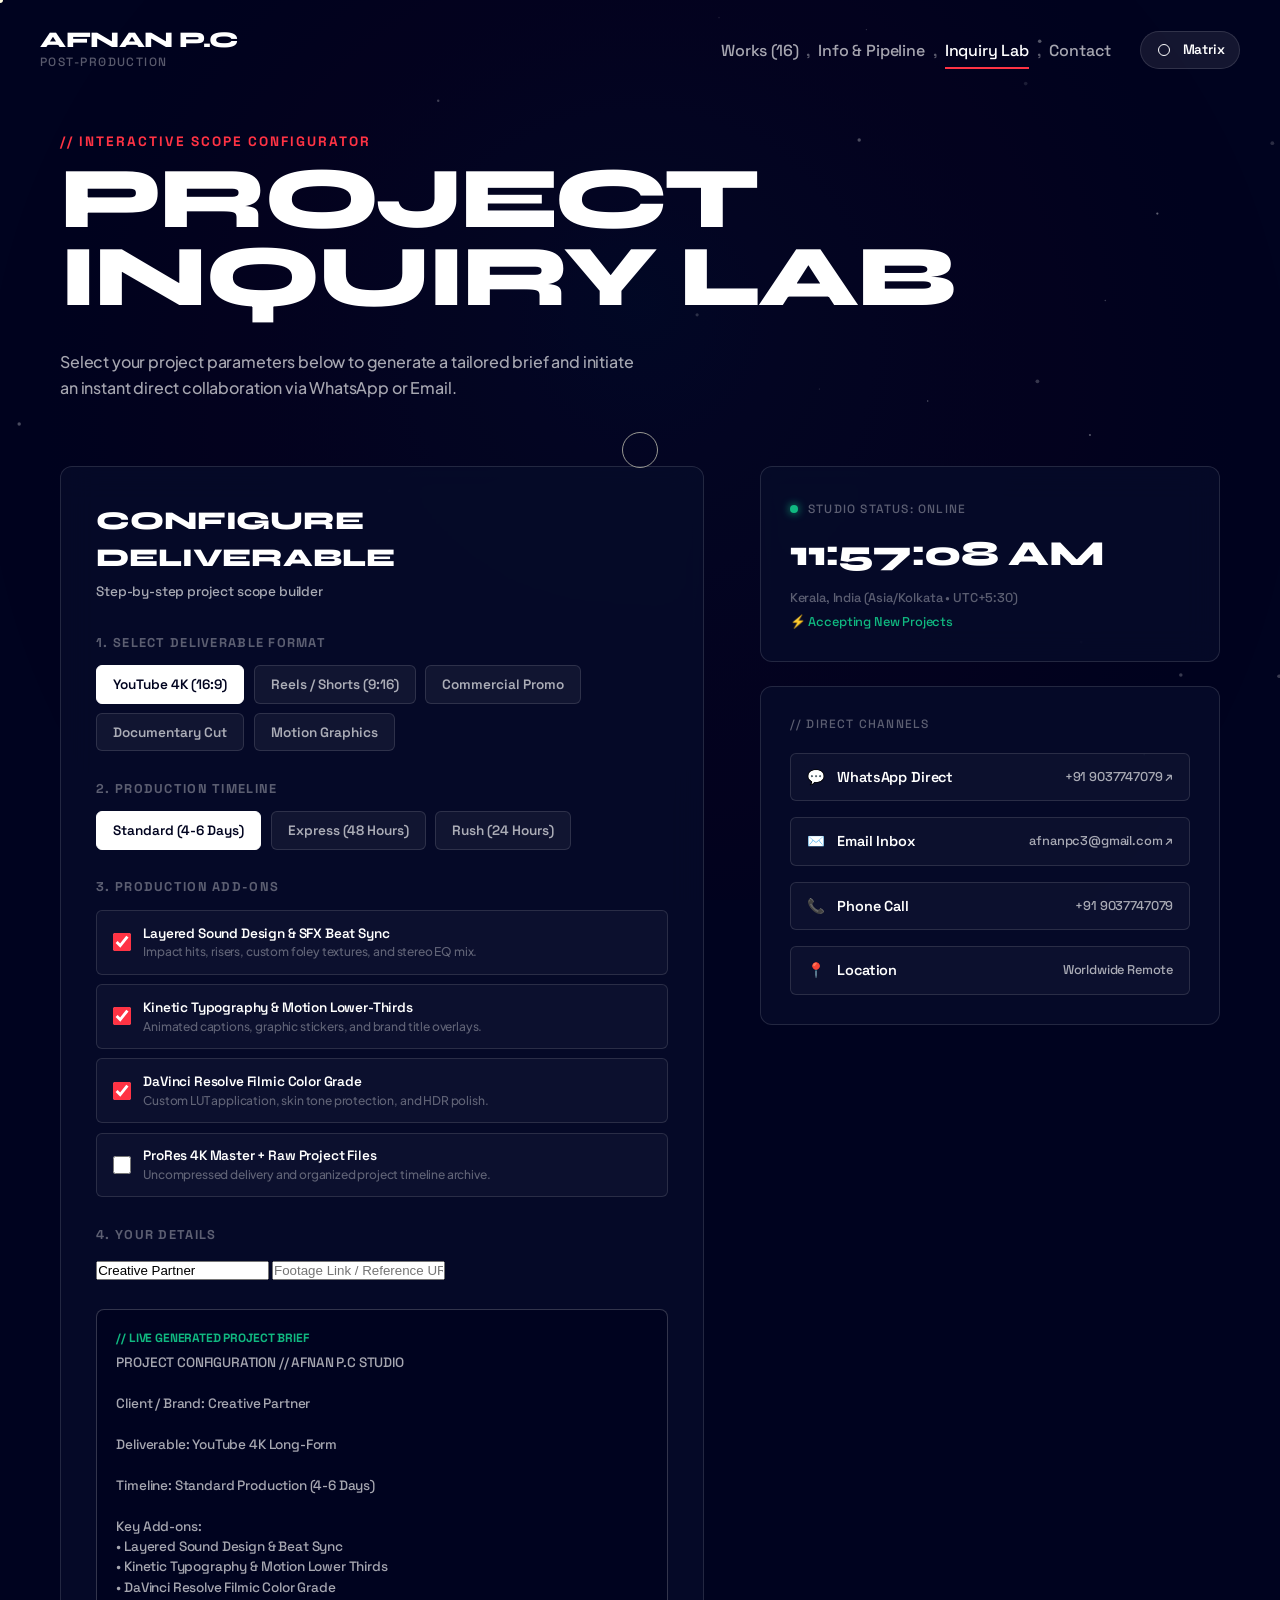
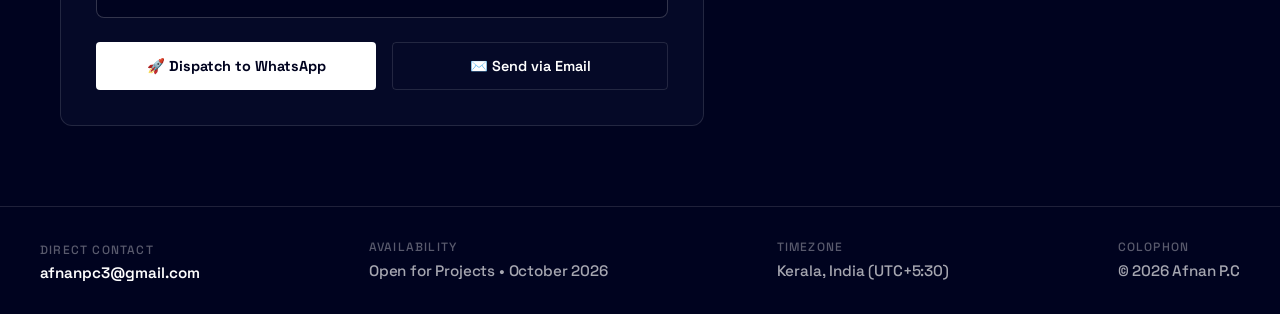
==== contact.html @ a36e91e4 "feat: expand portfolio into 3-page creative experience with 3D back mode, pipeline, and interactive " ====
<!DOCTYPE html>
<html lang="en" class="is-loading">
<head>
  <meta charset="UTF-8">
  <meta name="viewport" content="width=device-width, initial-scale=1.0">
  
  <title>Inquiry Lab & Contact — Afnan P.C | Video Editor & Motion Designer</title>
  <meta name="title" content="Inquiry Lab & Contact — Afnan P.C | Video Editor & Motion Designer">
  <meta name="description" content="Configure your video editing project scope, estimate timelines, and dispatch instant briefs directly to Afnan P.C.">

  <!-- Fonts -->
  <link rel="preconnect" href="https://fonts.googleapis.com">
  <link rel="preconnect" href="https://fonts.gstatic.com" crossorigin>
  <link href="https://fonts.googleapis.com/css2?family=Plus+Jakarta+Sans:wght@400;500;600;700&family=Space+Grotesk:wght@500;700&family=Syne:wght@700;800&display=swap" rel="stylesheet">
  
  <link rel="stylesheet" href="css/style.css">
</head>
<body tabindex="-1">

  <!-- Custom Fluid Cursor -->
  <div class="custom-cursor" id="customCursor">
    <div class="cursor-dot"></div>
    <div class="cursor-circle">
      <span class="cursor-text" id="cursorText"></span>
    </div>
  </div>

  <!-- Interactive Background Canvas -->
  <canvas id="ambientCanvas" class="ambient-canvas" aria-hidden="true"></canvas>

  <!-- Circular SVG Loader -->
  <div class="loader-overlay" id="loaderOverlay">
    <div class="loader-box">
      <div class="loader-icon-wrap">
        <svg viewBox="-2 -2 104 104" class="loader-svg" aria-hidden="true">
          <mask id="loaderMask">
            <rect x="-2" y="-2" width="104" height="104" fill="#ffffff"></rect>
            <circle class="loader-mask-circle" id="loaderMaskCircle" cx="50" cy="50" r="50" fill="#000000"></circle>
          </mask>
          <circle cx="50" cy="50" r="48" fill="none" stroke="rgba(255,255,255,0.15)" stroke-width="2"></circle>
          <circle cx="50" cy="50" r="50" fill="#ffffff" mask="url(#loaderMask)"></circle>
        </svg>
      </div>
      <div class="loader-counter">
        <span id="loaderPercent">0</span>%
      </div>
      <div class="loader-tag">Afnan P.C • Loading Inquiry Lab</div>
    </div>
  </div>

  <!-- Header Navigation -->
  <header class="top-nav">
    <a href="index.html" class="logo-link" data-cursor="HOME">
      <span class="logo-name">Afnan P.C</span>
      <span class="logo-subtitle">Post-Production</span>
    </a>

    <div class="nav-right">
      <nav class="nav-menu">
        <a href="index.html" class="nav-link" data-cursor="WORKS">Works (16)</a>
        <span class="nav-divider">,</span>
        <a href="info.html" class="nav-link" data-cursor="INFO">Info & Pipeline</a>
        <span class="nav-divider">,</span>
        <a href="contact.html" class="nav-link current" data-cursor="LAB">Inquiry Lab</a>
        <span class="nav-divider">,</span>
        <button type="button" class="nav-link" id="copyEmailBtn" data-email="afnanpc3@gmail.com" data-cursor="COPY">
          Contact
        </button>
        <span class="copy-toast" id="copyToast" aria-hidden="true">Email copied!</span>
      </nav>

      <a href="index.html#matrix" class="mode-toggle-btn" title="Jump to Matrix View on Home" data-cursor="MATRIX">
        <div class="toggle-icon-frame">
          <span class="toggle-shape shape-circle"></span>
          <span class="toggle-shape shape-square"></span>
        </div>
        <span class="toggle-label-text">Matrix</span>
      </a>
    </div>
  </header>

  <!-- Main Contact & Lab Content -->
  <main class="contact-page-container">
    
    <div class="contact-hero-header">
      <span class="section-tag-label">// INTERACTIVE SCOPE CONFIGURATOR</span>
      <h1 class="info-display-title">PROJECT<br>INQUIRY LAB</h1>
      <p class="info-body-text" style="max-width: 580px;">
        Select your project parameters below to generate a tailored brief and initiate an instant direct collaboration via WhatsApp or Email.
      </p>
    </div>

    <div class="contact-layout-grid">
      
      <!-- Interactive Project Lab Builder -->
      <div class="project-lab-card">
        <h2 class="lab-title">CONFIGURE DELIVERABLE</h2>
        <p class="lab-subtitle">Step-by-step project scope builder</p>

        <!-- 1. Deliverable Type -->
        <div class="lab-field-group">
          <label class="lab-field-label">1. Select Deliverable Format</label>
          <div class="lab-chips-grid" id="deliverableChips">
            <button type="button" class="lab-chip-btn selected" data-value="YouTube 4K Long-Form" data-cursor="SELECT">YouTube 4K (16:9)</button>
            <button type="button" class="lab-chip-btn" data-value="Instagram Reels / Shorts (Batch)" data-cursor="SELECT">Reels / Shorts (9:16)</button>
            <button type="button" class="lab-chip-btn" data-value="Commercial / Brand Promo Ad" data-cursor="SELECT">Commercial Promo</button>
            <button type="button" class="lab-chip-btn" data-value="Documentary & Narrative Story" data-cursor="SELECT">Documentary Cut</button>
            <button type="button" class="lab-chip-btn" data-value="Motion Graphics & 2D VFX" data-cursor="SELECT">Motion Graphics</button>
          </div>
        </div>

        <!-- 2. Turnaround Speed -->
        <div class="lab-field-group">
          <label class="lab-field-label">2. Production Timeline</label>
          <div class="lab-chips-grid" id="speedChips">
            <button type="button" class="lab-chip-btn selected" data-value="Standard Production (4-6 Days)" data-cursor="SELECT">Standard (4-6 Days)</button>
            <button type="button" class="lab-chip-btn" data-value="Express Turnaround (48 Hours)" data-cursor="SELECT">Express (48 Hours)</button>
            <button type="button" class="lab-chip-btn" data-value="Urgent Rush (24 Hours)" data-cursor="SELECT">Rush (24 Hours)</button>
          </div>
        </div>

        <!-- 3. Add-on Enhancements -->
        <div class="lab-field-group">
          <label class="lab-field-label">3. Production Add-ons</label>
          
          <label class="lab-addon-box">
            <input type="checkbox" class="lab-addon-checkbox" value="Layered Sound Design & Beat Sync" checked>
            <div>
              <div class="lab-addon-title">Layered Sound Design & SFX Beat Sync</div>
              <div class="lab-addon-desc">Impact hits, risers, custom foley textures, and stereo EQ mix.</div>
            </div>
          </label>

          <label class="lab-addon-box">
            <input type="checkbox" class="lab-addon-checkbox" value="Kinetic Typography & Motion Lower Thirds" checked>
            <div>
              <div class="lab-addon-title">Kinetic Typography & Motion Lower-Thirds</div>
              <div class="lab-addon-desc">Animated captions, graphic stickers, and brand title overlays.</div>
            </div>
          </label>

          <label class="lab-addon-box">
            <input type="checkbox" class="lab-addon-checkbox" value="DaVinci Resolve Filmic Color Grade" checked>
            <div>
              <div class="lab-addon-title">DaVinci Resolve Filmic Color Grade</div>
              <div class="lab-addon-desc">Custom LUT application, skin tone protection, and HDR polish.</div>
            </div>
          </label>

          <label class="lab-addon-box">
            <input type="checkbox" class="lab-addon-checkbox" value="4K Master ProRes + Premiere Project Files">
            <div>
              <div class="lab-addon-title">ProRes 4K Master + Raw Project Files</div>
              <div class="lab-addon-desc">Uncompressed delivery and organized project timeline archive.</div>
            </div>
          </label>
        </div>

        <!-- 4. Client Information -->
        <div class="lab-field-group">
          <label class="lab-field-label">4. Your Details</label>
          <div class="form-row">
            <input type="text" id="clientNameInput" placeholder="Your Name or Brand" class="info-input" value="Creative Partner">
            <input type="text" id="clientRefInput" placeholder="Footage Link / Reference URL (optional)" class="info-input">
          </div>
        </div>

        <!-- Live Generated Brief -->
        <div class="lab-live-brief">
          <span class="brief-tag">// LIVE GENERATED PROJECT BRIEF</span>
          <div class="brief-text-preview" id="briefPreview">Loading brief preview...</div>
        </div>

        <!-- Actions -->
        <div class="lab-actions-row">
          <button type="button" class="btn-editorial" id="sendWhatsappBtn" data-cursor="DISPATCH" style="flex: 1; justify-content: center;">
            <span>🚀 Dispatch to WhatsApp</span>
          </button>
          <button type="button" class="btn-editorial-ghost" id="sendEmailBtn" data-cursor="MAIL" style="flex: 1; justify-content: center;">
            <span>✉️ Send via Email</span>
          </button>
        </div>
      </div>

      <!-- Studio Clock & Direct Channels Sidebar -->
      <aside class="contact-sidebar">
        
        <!-- Live Studio Timezone Card -->
        <div class="studio-clock-card">
          <span class="meta-label">
            <span class="clock-status-dot"></span> Studio Status: Online
          </span>
          <div class="clock-time-display" id="studioClock">--:--:--</div>
          <div class="clock-zone-name">Kerala, India (Asia/Kolkata • UTC+5:30)</div>
          <div class="clock-zone-name" style="color: var(--accent-green); margin-top: 6px;">⚡ Accepting New Projects</div>
        </div>

        <!-- Direct Channels Card -->
        <div class="direct-channels-card">
          <span class="meta-label">// DIRECT CHANNELS</span>
          
          <a href="https://wa.me/919037747079?text=Hi%20Afnan,%20I%20want%20to%20discuss%20a%20video%20project" target="_blank" rel="noopener noreferrer" class="direct-channel-item" data-cursor="CHAT">
            <div class="channel-icon-label">
              <span>💬</span>
              <span>WhatsApp Direct</span>
            </div>
            <span class="channel-val">+91 9037747079 ↗</span>
          </a>

          <a href="mailto:afnanpc3@gmail.com" class="direct-channel-item" data-cursor="EMAIL">
            <div class="channel-icon-label">
              <span>✉️</span>
              <span>Email Inbox</span>
            </div>
            <span class="channel-val">afnanpc3@gmail.com ↗</span>
          </a>

          <a href="tel:+919037747079" class="direct-channel-item" data-cursor="CALL">
            <div class="channel-icon-label">
              <span>📞</span>
              <span>Phone Call</span>
            </div>
            <span class="channel-val">+91 9037747079</span>
          </a>

          <div class="direct-channel-item" style="cursor: default;">
            <div class="channel-icon-label">
              <span>📍</span>
              <span>Location</span>
            </div>
            <span class="channel-val">Worldwide Remote</span>
          </div>
        </div>

      </aside>

    </div>

  </main>

  <!-- Global Footer -->
  <footer class="global-footer">
    <div class="footer-meta-block">
      <span class="meta-label">Direct Contact</span>
      <button type="button" class="meta-val-btn" id="footerEmailBtn" data-email="afnanpc3@gmail.com" data-cursor="COPY">
        afnanpc3@gmail.com
      </button>
    </div>

    <div class="footer-meta-block">
      <span class="meta-label">Availability</span>
      <span class="meta-val-text">Open for Projects • October 2026</span>
    </div>

    <div class="footer-meta-block">
      <span class="meta-label">Timezone</span>
      <span class="meta-val-text">Kerala, India (UTC+5:30)</span>
    </div>

    <div class="footer-meta-block copyright-block">
      <span class="meta-label">Colophon</span>
      <span class="meta-val-text">© 2026 Afnan P.C</span>
    </div>
  </footer>

  <script src="js/app.js"></script>
</body>
</html>
---- css/style.css ----
/* ==========================================================================
   AFNAN P.C — MULTI-PAGE PORTFOLIO DESIGN SYSTEM
   Inspired by Raphael Segerman & Studio Awwwards Experiences
   ========================================================================== */

:root {
  /* Obsidian Deep Space Palette */
  --bg-dark: #00031f;
  --bg-card: rgba(8, 14, 44, 0.7);
  --bg-card-hover: rgba(14, 24, 70, 0.9);
  --bg-surface: #030726;
  --border-subtle: rgba(255, 255, 255, 0.12);
  --border-focus: rgba(255, 255, 255, 0.4);
  --border-bright: #ffffff;

  /* Typography Colors */
  --text-white: #ffffff;
  --text-secondary: rgba(255, 255, 255, 0.65);
  --text-dim: rgba(255, 255, 255, 0.35);

  /* Accents */
  --accent-red: #ff3344;
  --accent-blue: #38bdf8;
  --accent-green: #10b981;
  --accent-glow: rgba(255, 51, 68, 0.3);

  /* Font Families */
  --font-display: 'Syne', sans-serif;
  --font-mono: 'Space Grotesk', -apple-system, sans-serif;
  --font-body: 'Plus Jakarta Sans', -apple-system, sans-serif;

  /* Dimensions */
  --unit: 2.4rem;
  --col: 12rem;
  --header-height: 80px;
}

*, *::before, *::after {
  box-sizing: border-box;
  margin: 0;
  padding: 0;
  -webkit-tap-highlight-color: transparent;
}

html {
  font-size: 16px;
  background-color: var(--bg-dark);
  color: var(--text-white);
  font-family: var(--font-body);
  overscroll-behavior: none;
  scroll-behavior: smooth;
  min-height: 100%;
}

body {
  width: 100%;
  min-height: 100vh;
  background: var(--bg-dark);
  color: var(--text-white);
  line-height: 1.45;
  overflow-x: hidden;
  font-weight: 500;
  letter-spacing: -0.01em;
  display: flex;
  flex-direction: column;
}

body.no-scroll {
  overflow: hidden;
}

/* --------------------------------------------------------------------------
   CUSTOM FLUID CURSOR
   -------------------------------------------------------------------------- */
.custom-cursor {
  position: fixed;
  top: 0;
  left: 0;
  pointer-events: none;
  z-index: 99999;
  mix-blend-mode: difference;
  display: none;
}

@media (pointer: fine) {
  .custom-cursor {
    display: block;
  }
}

.cursor-dot {
  width: 6px;
  height: 6px;
  background: #ffffff;
  border-radius: 50%;
  position: absolute;
  top: 50%;
  left: 50%;
  transform: translate(-50%, -50%);
  transition: transform 0.15s ease-out;
}

.cursor-circle {
  width: 36px;
  height: 36px;
  border: 1.5px solid rgba(255, 255, 255, 0.6);
  border-radius: 50%;
  position: absolute;
  top: 50%;
  left: 50%;
  transform: translate(-50%, -50%);
  display: flex;
  align-items: center;
  justify-content: center;
  transition: width 0.3s cubic-bezier(0.25, 1, 0.5, 1), 
              height 0.3s cubic-bezier(0.25, 1, 0.5, 1), 
              background-color 0.3s ease,
              border-color 0.3s ease;
}

.cursor-text {
  font-family: var(--font-mono);
  font-size: 8px;
  font-weight: 700;
  letter-spacing: 0.08em;
  color: #00031f;
  opacity: 0;
  transform: scale(0.6);
  transition: opacity 0.2s ease, transform 0.2s ease;
  white-space: nowrap;
}

.custom-cursor.is-hovering .cursor-circle {
  width: 68px;
  height: 68px;
  background-color: #ffffff;
  border-color: #ffffff;
}

.custom-cursor.is-hovering .cursor-dot {
  opacity: 0;
}

.custom-cursor.is-hovering .cursor-text {
  opacity: 1;
  transform: scale(1);
}

/* --------------------------------------------------------------------------
   AMBIENT BACKGROUND CANVAS
   -------------------------------------------------------------------------- */
.ambient-canvas {
  position: fixed;
  top: 0;
  left: 0;
  width: 100vw;
  height: 100vh;
  pointer-events: none;
  z-index: 0;
  opacity: 0.75;
}

/* --------------------------------------------------------------------------
   CIRCULAR SVG LOADER
   -------------------------------------------------------------------------- */
.loader-overlay {
  position: fixed;
  inset: 0;
  background: #00031f;
  z-index: 10000;
  display: flex;
  align-items: center;
  justify-content: center;
  transition: opacity 0.8s cubic-bezier(0.85, 0, 0.15, 1), visibility 0.8s ease;
}

.is-loaded .loader-overlay {
  opacity: 0;
  visibility: hidden;
  pointer-events: none;
}

.loader-box {
  display: flex;
  flex-direction: column;
  align-items: center;
  text-align: center;
}

.loader-icon-wrap {
  width: 80px;
  height: 80px;
  margin-bottom: 1.5rem;
  position: relative;
}

.loader-svg {
  width: 100%;
  height: 100%;
  transform: rotate(-90deg);
}

.loader-mask-circle {
  transform-origin: center;
  transform: scale(0.01);
  transition: transform 0.2s ease;
}

.loader-counter {
  font-family: var(--font-mono);
  font-size: 2.2rem;
  font-weight: 700;
  letter-spacing: -0.02em;
  margin-bottom: 0.5rem;
}

.loader-tag {
  font-family: var(--font-mono);
  font-size: 0.8rem;
  text-transform: uppercase;
  letter-spacing: 0.15em;
  color: var(--text-dim);
}

/* --------------------------------------------------------------------------
   HEADER & UNIFIED MULTI-PAGE NAVIGATION
   -------------------------------------------------------------------------- */
.top-nav {
  display: flex;
  align-items: center;
  justify-content: space-between;
  padding: 1.8rem 2.5rem;
  position: relative;
  z-index: 20;
}

.logo-link {
  display: flex;
  flex-direction: column;
  text-decoration: none;
  color: var(--text-white);
}

.logo-name {
  font-family: var(--font-display);
  font-size: 1.4rem;
  font-weight: 800;
  letter-spacing: -0.02em;
  text-transform: uppercase;
  line-height: 1;
}

.logo-subtitle {
  font-family: var(--font-mono);
  font-size: 0.75rem;
  color: var(--text-dim);
  letter-spacing: 0.12em;
  text-transform: uppercase;
  margin-top: 3px;
}

.nav-right {
  display: flex;
  align-items: center;
  gap: 1.8rem;
}

.nav-menu {
  display: flex;
  align-items: center;
  font-family: var(--font-mono);
  font-size: 1rem;
  font-weight: 500;
  position: relative;
}

.nav-link {
  background: none;
  border: none;
  color: var(--text-secondary);
  font-family: inherit;
  font-size: 1rem;
  font-weight: 500;
  cursor: pointer;
  padding: 0.2rem 0;
  text-decoration: none;
  position: relative;
  transition: color 0.2s ease;
}

.nav-link:hover, .nav-link.current {
  color: #ffffff;
}

.nav-link.current::after {
  content: '';
  position: absolute;
  bottom: -4px;
  left: 0;
  right: 0;
  height: 2px;
  background: var(--accent-red);
}

.nav-divider {
  margin: 0 0.5rem;
  color: var(--text-dim);
}

.copy-toast {
  position: absolute;
  top: 130%;
  right: 0;
  background: #ffffff;
  color: #00031f;
  font-family: var(--font-mono);
  font-size: 0.75rem;
  font-weight: 700;
  padding: 0.35rem 0.75rem;
  border-radius: 4px;
  opacity: 0;
  transform: translateY(-5px);
  transition: opacity 0.25s ease, transform 0.25s ease;
  pointer-events: none;
  white-space: nowrap;
  z-index: 50;
}

.copy-toast.active {
  opacity: 1;
  transform: translateY(0);
}

/* Mode Toggle Button (Used on Home & available globally) */
.mode-toggle-btn {
  background: rgba(255, 255, 255, 0.08);
  border: 1px solid var(--border-subtle);
  border-radius: 40px;
  padding: 0.5rem 0.9rem;
  display: flex;
  align-items: center;
  gap: 0.6rem;
  color: var(--text-white);
  font-family: var(--font-mono);
  font-size: 0.85rem;
  font-weight: 600;
  cursor: pointer;
  text-decoration: none;
  transition: all 0.3s cubic-bezier(0.25, 1, 0.5, 1);
}

.mode-toggle-btn:hover {
  background: rgba(255, 255, 255, 0.16);
  border-color: rgba(255, 255, 255, 0.35);
  transform: translateY(-1px);
}

.toggle-icon-frame {
  width: 18px;
  height: 18px;
  position: relative;
  display: flex;
  align-items: center;
  justify-content: center;
}

.toggle-shape {
  position: absolute;
  transition: all 0.4s cubic-bezier(0.77, 0, 0.175, 1);
}

.shape-circle {
  width: 12px;
  height: 12px;
  border: 1.5px solid #ffffff;
  border-radius: 50%;
  opacity: 1;
}

.shape-square {
  width: 10px;
  height: 10px;
  background: var(--accent-red);
  transform: rotate(45deg) scale(0);
  opacity: 0;
}

.mode-toggle-btn.active-back .shape-circle {
  transform: scale(0);
  opacity: 0;
}

.mode-toggle-btn.active-back .shape-square {
  transform: rotate(45deg) scale(1);
  opacity: 1;
}

/* --------------------------------------------------------------------------
   PAGE 1: HOME (3D PERSPECTIVE & FACE MANAGEMENT)
   -------------------------------------------------------------------------- */
.page-perspective-wrapper {
  position: relative;
  width: 100%;
  min-height: 100vh;
  perspective: 2400px;
  overflow-x: hidden;
  z-index: 1;
}

.page-cube {
  position: relative;
  width: 100%;
  min-height: 100vh;
  transform-style: preserve-3d;
  transition: transform 1s cubic-bezier(0.77, 0, 0.175, 1);
}

body.mode-back .page-cube {
  transform: rotateY(-180deg);
}

.page-face {
  width: 100%;
  min-height: 100vh;
  backface-visibility: hidden;
  -webkit-backface-visibility: hidden;
  background: transparent;
  display: flex;
  flex-direction: column;
}

.face-front {
  position: relative;
  transform: rotateY(0deg) translateZ(0);
}

.face-back {
  position: absolute;
  top: 0;
  left: 0;
  transform: rotateY(180deg) translateZ(1px);
  background: #00031f;
  min-height: 100vh;
  display: none;
}

body.mode-back .face-back {
  display: flex;
}

.front-content {
  flex: 1;
  display: grid;
  grid-template-columns: 1fr 1.25fr 260px;
  padding: 1rem 2.5rem 3rem 2.5rem;
  gap: 2.5rem;
  align-items: center;
  position: relative;
}

@media (max-width: 1280px) {
  .front-content {
    grid-template-columns: 1fr 1.2fr;
  }
  .project-index-dock {
    display: none !important;
  }
}

@media (max-width: 900px) {
  .front-content {
    grid-template-columns: 1fr;
    gap: 3rem;
    padding: 1rem 1.5rem 3rem 1.5rem;
  }
}

.hero-editorial {
  display: flex;
  flex-direction: column;
  justify-content: center;
}

.editorial-titles {
  margin-bottom: 1.8rem;
}

.title-line {
  line-height: 0.85;
  overflow: hidden;
}

.title-word {
  font-family: var(--font-display);
  font-size: clamp(3.8rem, 7.2vw, 8.5rem);
  font-weight: 800;
  letter-spacing: -0.03em;
  text-transform: uppercase;
  display: inline-block;
  color: var(--text-white);
}

.indent-line {
  padding-left: clamp(1.5rem, 4vw, 4.5rem);
  color: transparent;
  -webkit-text-stroke: 1.5px rgba(255, 255, 255, 0.9);
}

.hero-statement {
  font-size: clamp(1rem, 1.3vw, 1.25rem);
  line-height: 1.55;
  color: var(--text-secondary);
  max-width: 420px;
  margin-bottom: 2.2rem;
  font-weight: 400;
}

.hero-quick-actions {
  display: flex;
  align-items: center;
  gap: 1rem;
  flex-wrap: wrap;
}

.btn-editorial {
  background: #ffffff;
  color: #00031f;
  font-family: var(--font-mono);
  font-size: 0.9rem;
  font-weight: 700;
  padding: 0.85rem 1.6rem;
  border-radius: 4px;
  border: none;
  cursor: pointer;
  display: inline-flex;
  align-items: center;
  gap: 0.6rem;
  text-decoration: none;
  transition: transform 0.2s ease, background 0.2s ease;
}

.btn-editorial:hover {
  background: #f0f0f0;
  transform: translateY(-2px);
}

.btn-editorial-ghost {
  background: transparent;
  color: var(--text-white);
  font-family: var(--font-mono);
  font-size: 0.9rem;
  font-weight: 600;
  padding: 0.85rem 1.4rem;
  border-radius: 4px;
  border: 1px solid var(--border-subtle);
  cursor: pointer;
  display: inline-flex;
  align-items: center;
  text-decoration: none;
  transition: all 0.2s ease;
}

.btn-editorial-ghost:hover {
  border-color: #ffffff;
  background: rgba(255, 255, 255, 0.05);
}

.showcase-stage {
  display: flex;
  justify-content: center;
  align-items: center;
  perspective: 1000px;
}

.featured-card {
  width: 100%;
  max-width: 580px;
  background: var(--bg-card);
  border: 1px solid var(--border-subtle);
  border-radius: 12px;
  overflow: hidden;
  cursor: pointer;
  backdrop-filter: blur(12px);
  transition: transform 0.4s cubic-bezier(0.25, 1, 0.5, 1), 
              border-color 0.4s ease, 
              box-shadow 0.4s ease;
}

.featured-card:hover {
  transform: translateY(-6px) scale(1.01);
  border-color: rgba(255, 255, 255, 0.35);
  box-shadow: 0 24px 48px -12px rgba(0, 0, 0, 0.8), 0 0 20px rgba(56, 189, 248, 0.15);
}

.card-media-wrapper {
  position: relative;
  width: 100%;
  aspect-ratio: 16 / 9;
  background: #020617;
  overflow: hidden;
}

.card-media-img {
  width: 100%;
  height: 100%;
  object-fit: cover;
  transition: transform 0.6s cubic-bezier(0.25, 1, 0.5, 1);
}

.featured-card:hover .card-media-img {
  transform: scale(1.05);
}

.card-overlay-gradient {
  position: absolute;
  inset: 0;
  background: linear-gradient(180deg, transparent 40%, rgba(0, 3, 31, 0.85) 100%);
  pointer-events: none;
}

.play-badge-hud {
  position: absolute;
  top: 50%;
  left: 50%;
  transform: translate(-50%, -50%);
  display: flex;
  align-items: center;
  gap: 0.6rem;
  background: rgba(0, 3, 31, 0.75);
  backdrop-filter: blur(8px);
  border: 1px solid rgba(255, 255, 255, 0.25);
  padding: 0.6rem 1.2rem;
  border-radius: 40px;
  transition: all 0.3s ease;
}

.featured-card:hover .play-badge-hud {
  background: #ffffff;
  border-color: #ffffff;
}

.featured-card:hover .play-hud-text {
  color: #00031f;
}

.featured-card:hover .play-triangle {
  border-left-color: #00031f;
}

.play-triangle {
  width: 0;
  height: 0;
  border-top: 5px solid transparent;
  border-bottom: 5px solid transparent;
  border-left: 8px solid #ffffff;
  transition: border-color 0.3s ease;
}

.play-hud-text {
  font-family: var(--font-mono);
  font-size: 0.75rem;
  font-weight: 700;
  letter-spacing: 0.08em;
  color: #ffffff;
  transition: color 0.3s ease;
}

.card-tag-pill {
  position: absolute;
  top: 1rem;
  right: 1rem;
  background: rgba(0, 0, 0, 0.65);
  backdrop-filter: blur(4px);
  border: 1px solid rgba(255, 255, 255, 0.15);
  font-family: var(--font-mono);
  font-size: 0.7rem;
  font-weight: 700;
  letter-spacing: 0.08em;
  padding: 0.25rem 0.65rem;
  border-radius: 4px;
}

.featured-meta {
  padding: 1.4rem 1.6rem;
}

.featured-category {
  font-family: var(--font-mono);
  font-size: 0.75rem;
  color: var(--accent-red);
  font-weight: 600;
  letter-spacing: 0.08em;
  text-transform: uppercase;
  margin-bottom: 0.35rem;
}

.featured-title {
  font-family: var(--font-display);
  font-size: 1.5rem;
  font-weight: 700;
  letter-spacing: -0.01em;
  margin-bottom: 0.5rem;
  color: var(--text-white);
}

.featured-desc {
  font-size: 0.9rem;
  color: var(--text-secondary);
  line-height: 1.5;
}

/* Desktop Project Index Dock */
.project-index-dock {
  display: flex;
  flex-direction: column;
  border-left: 1px solid var(--border-subtle);
  padding-left: 1.8rem;
  height: 100%;
  max-height: 520px;
  position: relative;
}

.index-header {
  display: flex;
  align-items: center;
  gap: 0.5rem;
  margin-bottom: 1rem;
}

.index-badge-dot {
  width: 6px;
  height: 6px;
  background: var(--accent-red);
  border-radius: 50%;
}

.index-title {
  font-family: var(--font-mono);
  font-size: 0.8rem;
  font-weight: 700;
  letter-spacing: 0.1em;
  text-transform: uppercase;
  color: var(--text-dim);
}

.index-list {
  list-style: none;
  display: flex;
  flex-direction: column;
  gap: 0.45rem;
  overflow-y: auto;
  padding-right: 0.5rem;
  scrollbar-width: none;
}

.index-list::-webkit-scrollbar {
  display: none;
}

.index-item-link {
  display: flex;
  align-items: baseline;
  gap: 0.5rem;
  font-family: var(--font-mono);
  font-size: 0.85rem;
  color: var(--text-secondary);
  text-decoration: none;
  padding: 0.2rem 0;
  cursor: pointer;
  transition: color 0.2s ease, transform 0.2s ease;
  white-space: nowrap;
  overflow: hidden;
  text-overflow: ellipsis;
}

.index-item-link:hover, .index-item-link.active {
  color: #ffffff;
  transform: translateX(4px);
}

.index-item-num {
  font-size: 0.7rem;
  color: var(--text-dim);
}

.index-preview-box {
  position: absolute;
  bottom: 0;
  right: 100%;
  margin-right: 1.5rem;
  width: 180px;
  background: #00031f;
  border: 1px solid rgba(255, 255, 255, 0.2);
  border-radius: 6px;
  padding: 6px;
  pointer-events: none;
  opacity: 0;
  transform: scale(0.9) translateY(10px);
  transition: opacity 0.25s ease, transform 0.25s cubic-bezier(0.25, 1, 0.5, 1);
  box-shadow: 0 16px 32px rgba(0, 0, 0, 0.9);
  z-index: 50;
}

.index-preview-box.is-visible {
  opacity: 1;
  transform: scale(1) translateY(0);
}

.preview-media-inner {
  position: relative;
  width: 100%;
  aspect-ratio: 16 / 9;
  border-radius: 4px;
  overflow: hidden;
  background: #020617;
}

.preview-media-inner img {
  width: 100%;
  height: 100%;
  object-fit: cover;
}

.preview-badge {
  position: absolute;
  bottom: 4px;
  right: 4px;
  background: rgba(0, 0, 0, 0.8);
  font-family: var(--font-mono);
  font-size: 0.6rem;
  font-weight: 700;
  padding: 2px 4px;
  border-radius: 2px;
}

.preview-caption {
  font-family: var(--font-mono);
  font-size: 0.7rem;
  font-weight: 600;
  margin-top: 6px;
  color: #ffffff;
  white-space: nowrap;
  overflow: hidden;
  text-overflow: ellipsis;
}

/* --------------------------------------------------------------------------
   BACK MODE (VIDEO MATRIX)
   -------------------------------------------------------------------------- */
.back-nav {
  border-bottom: 1px solid var(--border-subtle);
}

.back-mode-return-btn {
  background: transparent;
  border: 1px solid var(--border-subtle);
  border-radius: 40px;
  padding: 0.45rem 1rem;
  color: var(--text-white);
  font-family: var(--font-mono);
  font-size: 0.85rem;
  font-weight: 600;
  display: flex;
  align-items: center;
  gap: 0.5rem;
  cursor: pointer;
  transition: all 0.2s ease;
}

.back-mode-return-btn:hover {
  background: #ffffff;
  color: #00031f;
}

.back-mode-status {
  display: flex;
  align-items: center;
  gap: 0.6rem;
  font-family: var(--font-mono);
  font-size: 0.8rem;
  letter-spacing: 0.12em;
  color: var(--text-dim);
}

.matrix-pulse-dot {
  width: 8px;
  height: 8px;
  background: var(--accent-red);
  border-radius: 50%;
  animation: pulseGlow 1.8s infinite;
}

@keyframes pulseGlow {
  0%, 100% { opacity: 1; transform: scale(1); }
  50% { opacity: 0.4; transform: scale(0.75); }
}

.back-content {
  flex: 1;
  padding: 2.5rem;
  max-width: 1400px;
  margin: 0 auto;
  width: 100%;
}

.back-header-row {
  display: flex;
  align-items: flex-end;
  justify-content: space-between;
  margin-bottom: 2.5rem;
  flex-wrap: wrap;
  gap: 1.5rem;
}

.back-tag-label {
  font-family: var(--font-mono);
  font-size: 0.8rem;
  letter-spacing: 0.15em;
  color: var(--accent-red);
  font-weight: 700;
  display: block;
  margin-bottom: 0.4rem;
}

.back-main-title {
  font-family: var(--font-display);
  font-size: clamp(2.2rem, 4vw, 3.8rem);
  font-weight: 800;
  letter-spacing: -0.02em;
}

.back-filter-group {
  display: flex;
  align-items: center;
  gap: 0.5rem;
  flex-wrap: wrap;
}

.back-filter-btn {
  background: rgba(255, 255, 255, 0.05);
  border: 1px solid var(--border-subtle);
  border-radius: 4px;
  padding: 0.45rem 0.9rem;
  color: var(--text-secondary);
  font-family: var(--font-mono);
  font-size: 0.8rem;
  font-weight: 600;
  cursor: pointer;
  transition: all 0.2s ease;
}

.back-filter-btn:hover {
  color: #ffffff;
  border-color: rgba(255, 255, 255, 0.3);
}

.back-filter-btn.active {
  background: #ffffff;
  color: #00031f;
  border-color: #ffffff;
}

.matrix-grid {
  display: grid;
  grid-template-columns: repeat(auto-fill, minmax(320px, 1fr));
  gap: 1.5rem;
  margin-bottom: 4rem;
}

.matrix-card {
  background: var(--bg-card);
  border: 1px solid var(--border-subtle);
  border-radius: 8px;
  overflow: hidden;
  display: flex;
  flex-direction: column;
  transition: transform 0.3s cubic-bezier(0.25, 1, 0.5, 1), 
              border-color 0.3s ease;
}

.matrix-card:hover {
  transform: translateY(-4px);
  border-color: rgba(255, 255, 255, 0.35);
}

.matrix-card.format-short .matrix-thumb-holder {
  aspect-ratio: 9 / 16;
  max-height: 380px;
}

.matrix-thumb-holder {
  position: relative;
  width: 100%;
  aspect-ratio: 16 / 9;
  background: #020617;
  overflow: hidden;
}

.matrix-thumb-img {
  width: 100%;
  height: 100%;
  object-fit: cover;
  transition: transform 0.5s ease;
}

.matrix-card:hover .matrix-thumb-img {
  transform: scale(1.04);
}

.matrix-action-layer {
  position: absolute;
  inset: 0;
  background: rgba(0, 3, 31, 0.6);
  display: flex;
  align-items: center;
  justify-content: center;
  gap: 0.8rem;
  opacity: 0;
  transition: opacity 0.25s ease;
}

.matrix-card:hover .matrix-action-layer {
  opacity: 1;
}

.matrix-play-btn {
  background: #ffffff;
  color: #00031f;
  border: none;
  font-family: var(--font-mono);
  font-size: 0.75rem;
  font-weight: 700;
  padding: 0.5rem 0.85rem;
  border-radius: 4px;
  cursor: pointer;
  transition: transform 0.15s ease, background 0.15s ease;
}

.matrix-play-btn:hover {
  background: var(--accent-red);
  color: #ffffff;
  transform: scale(1.05);
}

.matrix-aspect-badge {
  position: absolute;
  top: 0.6rem;
  left: 0.6rem;
  background: rgba(0, 0, 0, 0.8);
  font-family: var(--font-mono);
  font-size: 0.65rem;
  font-weight: 700;
  letter-spacing: 0.08em;
  padding: 0.2rem 0.5rem;
  border-radius: 3px;
  border: 1px solid rgba(255, 255, 255, 0.15);
}

.matrix-card-info {
  padding: 1.2rem;
  display: flex;
  flex-direction: column;
  flex: 1;
}

.matrix-category {
  font-family: var(--font-mono);
  font-size: 0.7rem;
  color: var(--accent-blue);
  font-weight: 600;
  letter-spacing: 0.08em;
  text-transform: uppercase;
  margin-bottom: 0.25rem;
}

.matrix-card-title {
  font-family: var(--font-display);
  font-size: 1.15rem;
  font-weight: 700;
  letter-spacing: -0.01em;
  margin-bottom: 0.5rem;
  color: var(--text-white);
}

.matrix-card-desc {
  font-size: 0.85rem;
  color: var(--text-secondary);
  line-height: 1.45;
  margin-bottom: 1rem;
  flex: 1;
}

.matrix-tags-row {
  display: flex;
  flex-wrap: wrap;
  gap: 0.4rem;
  margin-bottom: 1rem;
}

.matrix-tag {
  background: rgba(255, 255, 255, 0.06);
  border: 1px solid rgba(255, 255, 255, 0.08);
  font-family: var(--font-mono);
  font-size: 0.65rem;
  color: var(--text-secondary);
  padding: 0.15rem 0.45rem;
  border-radius: 3px;
}

.matrix-card-bottom {
  display: flex;
  align-items: center;
  justify-content: space-between;
  border-top: 1px solid var(--border-subtle);
  padding-top: 0.8rem;
  font-family: var(--font-mono);
  font-size: 0.75rem;
}

.matrix-client {
  color: var(--text-dim);
}

.matrix-yt-link {
  color: var(--text-white);
  text-decoration: none;
  font-weight: 600;
  transition: color 0.2s ease;
}

.matrix-yt-link:hover {
  color: var(--accent-red);
}

/* --------------------------------------------------------------------------
   PAGE 2: INFO & WORKFLOW STYLES
   -------------------------------------------------------------------------- */
.info-page-container {
  max-width: 1240px;
  margin: 0 auto;
  padding: 2rem 2.5rem 5rem;
  position: relative;
  z-index: 10;
}

.info-hero-grid {
  display: grid;
  grid-template-columns: 1.2fr 1fr;
  gap: 4rem;
  align-items: center;
  margin-bottom: 6rem;
}

@media (max-width: 900px) {
  .info-hero-grid {
    grid-template-columns: 1fr;
    gap: 2.5rem;
    margin-bottom: 4rem;
  }
}

.info-display-title {
  font-family: var(--font-display);
  font-size: clamp(3.5rem, 6.8vw, 6.5rem);
  font-weight: 800;
  line-height: 0.9;
  letter-spacing: -0.03em;
  margin-bottom: 2rem;
}

.info-lead-bio {
  font-size: clamp(1.1rem, 1.4vw, 1.35rem);
  color: #ffffff;
  line-height: 1.6;
  margin-bottom: 1.5rem;
  font-weight: 500;
}

.info-body-text {
  font-size: 1rem;
  color: var(--text-secondary);
  line-height: 1.65;
  margin-bottom: 1.5rem;
}

.info-creator-card-hero {
  background: var(--bg-card);
  border: 1px solid var(--border-subtle);
  border-radius: 14px;
  padding: 2rem;
  text-align: center;
  backdrop-filter: blur(16px);
  position: relative;
  overflow: hidden;
  box-shadow: 0 24px 60px rgba(0, 0, 0, 0.6);
}

.info-avatar-large {
  width: 160px;
  height: 160px;
  border-radius: 50%;
  object-fit: cover;
  border: 3px solid rgba(255, 255, 255, 0.25);
  margin: 0 auto 1.5rem;
}

.info-creator-name {
  font-family: var(--font-display);
  font-size: 1.8rem;
  font-weight: 800;
  margin-bottom: 0.35rem;
}

.info-creator-tagline {
  font-family: var(--font-mono);
  font-size: 0.85rem;
  color: var(--accent-blue);
  font-weight: 600;
  margin-bottom: 1.5rem;
  letter-spacing: 0.05em;
}

.info-stats-ribbon {
  display: grid;
  grid-template-columns: repeat(3, 1fr);
  gap: 1rem;
  border-top: 1px solid var(--border-subtle);
  padding-top: 1.5rem;
}

.info-stat-num {
  font-family: var(--font-display);
  font-size: 1.6rem;
  font-weight: 800;
  color: #ffffff;
}

.info-stat-lbl {
  font-family: var(--font-mono);
  font-size: 0.75rem;
  color: var(--text-dim);
  text-transform: uppercase;
  margin-top: 2px;
}

/* 4-Stage Post-Production Pipeline */
.pipeline-section {
  margin-bottom: 6rem;
  border-top: 1px solid var(--border-subtle);
  padding-top: 4rem;
}

.section-tag-label {
  font-family: var(--font-mono);
  font-size: 0.85rem;
  color: var(--accent-red);
  font-weight: 700;
  letter-spacing: 0.15em;
  text-transform: uppercase;
  display: block;
  margin-bottom: 0.5rem;
}

.section-massive-title {
  font-family: var(--font-display);
  font-size: clamp(2rem, 4vw, 3.4rem);
  font-weight: 800;
  margin-bottom: 2.5rem;
  letter-spacing: -0.02em;
}

.pipeline-grid {
  display: grid;
  grid-template-columns: repeat(auto-fit, minmax(260px, 1fr));
  gap: 1.5rem;
}

.pipeline-card {
  background: var(--bg-card);
  border: 1px solid var(--border-subtle);
  border-radius: 10px;
  padding: 1.8rem;
  position: relative;
  transition: transform 0.3s ease, border-color 0.3s ease;
}

.pipeline-card:hover {
  transform: translateY(-4px);
  border-color: rgba(255, 255, 255, 0.4);
}

.pipeline-step-badge {
  font-family: var(--font-mono);
  font-size: 1.2rem;
  font-weight: 800;
  color: var(--accent-red);
  margin-bottom: 1rem;
  display: block;
}

.pipeline-card h3 {
  font-family: var(--font-display);
  font-size: 1.3rem;
  font-weight: 700;
  margin-bottom: 0.6rem;
}

.pipeline-card p {
  font-size: 0.9rem;
  color: var(--text-secondary);
  line-height: 1.55;
}

/* Software Proficiency Arsenal */
.arsenal-grid {
  display: grid;
  grid-template-columns: repeat(auto-fill, minmax(320px, 1fr));
  gap: 1.5rem;
}

.arsenal-item {
  background: rgba(255, 255, 255, 0.03);
  border: 1px solid var(--border-subtle);
  border-radius: 8px;
  padding: 1.4rem;
  display: flex;
  flex-direction: column;
}

.arsenal-top {
  display: flex;
  align-items: center;
  justify-content: space-between;
  margin-bottom: 0.5rem;
}

.arsenal-name {
  font-family: var(--font-display);
  font-size: 1.15rem;
  font-weight: 700;
}

.arsenal-badge {
  font-family: var(--font-mono);
  font-size: 0.75rem;
  color: var(--accent-blue);
  font-weight: 700;
}

.arsenal-desc {
  font-size: 0.85rem;
  color: var(--text-secondary);
  line-height: 1.5;
}

/* --------------------------------------------------------------------------
   PAGE 3: CONTACT & INTERACTIVE PROJECT LAB STYLES
   -------------------------------------------------------------------------- */
.contact-page-container {
  max-width: 1240px;
  margin: 0 auto;
  padding: 2rem 2.5rem 5rem;
  position: relative;
  z-index: 10;
}

.contact-hero-header {
  margin-bottom: 4rem;
}

.contact-layout-grid {
  display: grid;
  grid-template-columns: 1.4fr 1fr;
  gap: 3.5rem;
  align-items: start;
}

@media (max-width: 960px) {
  .contact-layout-grid {
    grid-template-columns: 1fr;
    gap: 2.5rem;
  }
}

/* Interactive Project Lab Builder */
.project-lab-card {
  background: var(--bg-card);
  border: 1px solid var(--border-subtle);
  border-radius: 12px;
  padding: 2.2rem;
  backdrop-filter: blur(16px);
}

.lab-title {
  font-family: var(--font-display);
  font-size: 1.6rem;
  font-weight: 800;
  margin-bottom: 0.4rem;
}

.lab-subtitle {
  font-family: var(--font-mono);
  font-size: 0.85rem;
  color: var(--text-secondary);
  margin-bottom: 2rem;
}

.lab-field-group {
  margin-bottom: 1.8rem;
}

.lab-field-label {
  display: block;
  font-family: var(--font-mono);
  font-size: 0.8rem;
  font-weight: 700;
  letter-spacing: 0.1em;
  text-transform: uppercase;
  color: var(--text-dim);
  margin-bottom: 0.8rem;
}

.lab-chips-grid {
  display: flex;
  flex-wrap: wrap;
  gap: 0.6rem;
}

.lab-chip-btn {
  background: rgba(255, 255, 255, 0.05);
  border: 1px solid var(--border-subtle);
  border-radius: 6px;
  padding: 0.6rem 1rem;
  color: var(--text-secondary);
  font-family: var(--font-mono);
  font-size: 0.85rem;
  font-weight: 600;
  cursor: pointer;
  transition: all 0.2s ease;
}

.lab-chip-btn:hover {
  border-color: rgba(255, 255, 255, 0.4);
  color: #ffffff;
}

.lab-chip-btn.selected {
  background: #ffffff;
  color: #00031f;
  border-color: #ffffff;
}

.lab-addon-box {
  display: flex;
  align-items: center;
  gap: 0.75rem;
  background: rgba(255, 255, 255, 0.03);
  border: 1px solid var(--border-subtle);
  border-radius: 6px;
  padding: 0.8rem 1rem;
  margin-bottom: 0.6rem;
  cursor: pointer;
  transition: border-color 0.2s ease;
}

.lab-addon-box:hover {
  border-color: rgba(255, 255, 255, 0.3);
}

.lab-addon-checkbox {
  width: 18px;
  height: 18px;
  accent-color: var(--accent-red);
  cursor: pointer;
}

.lab-addon-title {
  font-family: var(--font-mono);
  font-size: 0.85rem;
  font-weight: 600;
  color: var(--text-white);
}

.lab-addon-desc {
  font-size: 0.75rem;
  color: var(--text-dim);
}

/* Dynamic Live Brief Output */
.lab-live-brief {
  background: #00031f;
  border: 1px solid rgba(255, 255, 255, 0.2);
  border-radius: 8px;
  padding: 1.2rem;
  margin-top: 1.5rem;
  margin-bottom: 1.5rem;
}

.brief-tag {
  font-family: var(--font-mono);
  font-size: 0.75rem;
  color: var(--accent-green);
  font-weight: 700;
  margin-bottom: 0.4rem;
  display: block;
}

.brief-text-preview {
  font-family: var(--font-mono);
  font-size: 0.85rem;
  color: var(--text-secondary);
  line-height: 1.5;
  white-space: pre-wrap;
}

.lab-actions-row {
  display: flex;
  gap: 1rem;
  flex-wrap: wrap;
}

/* Studio Timezone & Channels Sidebar */
.contact-sidebar {
  display: flex;
  flex-direction: column;
  gap: 1.5rem;
}

.studio-clock-card {
  background: var(--bg-card);
  border: 1px solid var(--border-subtle);
  border-radius: 12px;
  padding: 1.8rem;
  backdrop-filter: blur(16px);
}

.clock-status-dot {
  width: 8px;
  height: 8px;
  background: var(--accent-green);
  border-radius: 50%;
  display: inline-block;
  margin-right: 6px;
  box-shadow: 0 0 8px var(--accent-green);
}

.clock-time-display {
  font-family: var(--font-display);
  font-size: 2.2rem;
  font-weight: 800;
  margin: 0.6rem 0;
  letter-spacing: -0.02em;
}

.clock-zone-name {
  font-family: var(--font-mono);
  font-size: 0.8rem;
  color: var(--text-dim);
}

.direct-channels-card {
  background: var(--bg-card);
  border: 1px solid var(--border-subtle);
  border-radius: 12px;
  padding: 1.8rem;
  display: flex;
  flex-direction: column;
  gap: 1rem;
}

.direct-channel-item {
  display: flex;
  align-items: center;
  justify-content: space-between;
  padding: 0.8rem 1rem;
  background: rgba(255, 255, 255, 0.03);
  border: 1px solid var(--border-subtle);
  border-radius: 6px;
  text-decoration: none;
  color: var(--text-white);
  transition: all 0.2s ease;
}

.direct-channel-item:hover {
  background: rgba(255, 255, 255, 0.08);
  border-color: rgba(255, 255, 255, 0.35);
  transform: translateX(4px);
}

.channel-icon-label {
  display: flex;
  align-items: center;
  gap: 0.8rem;
  font-family: var(--font-mono);
  font-size: 0.9rem;
  font-weight: 600;
}

.channel-val {
  font-family: var(--font-mono);
  font-size: 0.8rem;
  color: var(--text-secondary);
}

/* --------------------------------------------------------------------------
   THEATER MODAL (Video Player Viewport)
   -------------------------------------------------------------------------- */
.theater-modal {
  position: fixed;
  inset: 0;
  z-index: 10000;
  display: flex;
  align-items: center;
  justify-content: center;
  padding: 2rem;
  opacity: 0;
  visibility: hidden;
  transition: opacity 0.3s cubic-bezier(0.25, 1, 0.5, 1), visibility 0.3s ease;
}

.theater-modal.is-active {
  opacity: 1;
  visibility: visible;
}

.theater-backdrop {
  position: absolute;
  inset: 0;
  background: rgba(0, 3, 31, 0.92);
  backdrop-filter: blur(20px);
  -webkit-backdrop-filter: blur(20px);
}

.theater-window {
  position: relative;
  width: 100%;
  max-width: 960px;
  background: #020617;
  border: 1px solid var(--border-subtle);
  border-radius: 10px;
  overflow: hidden;
  box-shadow: 0 32px 64px rgba(0, 0, 0, 0.95);
  display: flex;
  flex-direction: column;
  z-index: 10;
  transform: scale(0.95);
  transition: transform 0.3s cubic-bezier(0.25, 1, 0.5, 1);
}

.theater-modal.is-active .theater-window {
  transform: scale(1);
}

.theater-window.is-vertical {
  max-width: 440px;
}

.theater-header {
  display: flex;
  align-items: center;
  justify-content: space-between;
  padding: 1rem 1.4rem;
  border-bottom: 1px solid var(--border-subtle);
  background: #00031f;
}

.theater-title-info {
  display: flex;
  align-items: center;
  gap: 0.8rem;
}

.theater-aspect-tag {
  background: var(--accent-red);
  color: #ffffff;
  font-family: var(--font-mono);
  font-size: 0.65rem;
  font-weight: 700;
  letter-spacing: 0.08em;
  padding: 0.2rem 0.5rem;
  border-radius: 3px;
}

.theater-title {
  font-family: var(--font-display);
  font-size: 1.1rem;
  font-weight: 700;
}

.theater-actions {
  display: flex;
  align-items: center;
  gap: 0.8rem;
}

.theater-yt-btn {
  color: var(--text-secondary);
  font-family: var(--font-mono);
  font-size: 0.8rem;
  text-decoration: none;
  transition: color 0.2s ease;
}

.theater-yt-btn:hover {
  color: #ffffff;
}

.theater-close-btn {
  background: none;
  border: none;
  color: #ffffff;
  font-size: 1.2rem;
  cursor: pointer;
  padding: 0.2rem 0.5rem;
}

.theater-viewport {
  width: 100%;
  aspect-ratio: 16 / 9;
  background: #000000;
}

.theater-window.is-vertical .theater-viewport {
  aspect-ratio: 9 / 16;
  max-height: 72vh;
}

.theater-viewport iframe {
  width: 100%;
  height: 100%;
  border: none;
}

.theater-footer-bar {
  display: flex;
  align-items: center;
  justify-content: space-between;
  padding: 0.9rem 1.4rem;
  border-top: 1px solid var(--border-subtle);
  background: #00031f;
  font-family: var(--font-mono);
  font-size: 0.8rem;
}

.theater-client-info {
  color: var(--text-dim);
}

.theater-wa-inquiry-btn {
  color: #38bdf8;
  text-decoration: none;
  font-weight: 600;
  transition: color 0.2s ease;
}

.theater-wa-inquiry-btn:hover {
  color: #ffffff;
}

/* --------------------------------------------------------------------------
   FOOTER (Unified Global Footer)
   -------------------------------------------------------------------------- */
.global-footer {
  display: flex;
  align-items: flex-end;
  justify-content: space-between;
  padding: 2rem 2.5rem;
  border-top: 1px solid var(--border-subtle);
  position: relative;
  z-index: 10;
  flex-wrap: wrap;
  gap: 1.5rem;
  margin-top: auto;
}

.footer-meta-block {
  display: flex;
  flex-direction: column;
}

.meta-label {
  font-family: var(--font-mono);
  font-size: 0.75rem;
  color: var(--text-dim);
  text-transform: uppercase;
  letter-spacing: 0.1em;
  margin-bottom: 0.25rem;
}

.meta-val-btn {
  background: none;
  border: none;
  color: var(--text-white);
  font-family: var(--font-mono);
  font-size: 0.95rem;
  font-weight: 600;
  cursor: pointer;
  padding: 0;
  text-align: left;
  transition: color 0.2s ease;
}

.meta-val-btn:hover {
  color: var(--accent-red);
}

.meta-val-text {
  font-family: var(--font-mono);
  font-size: 0.95rem;
  font-weight: 500;
  color: var(--text-secondary);
}
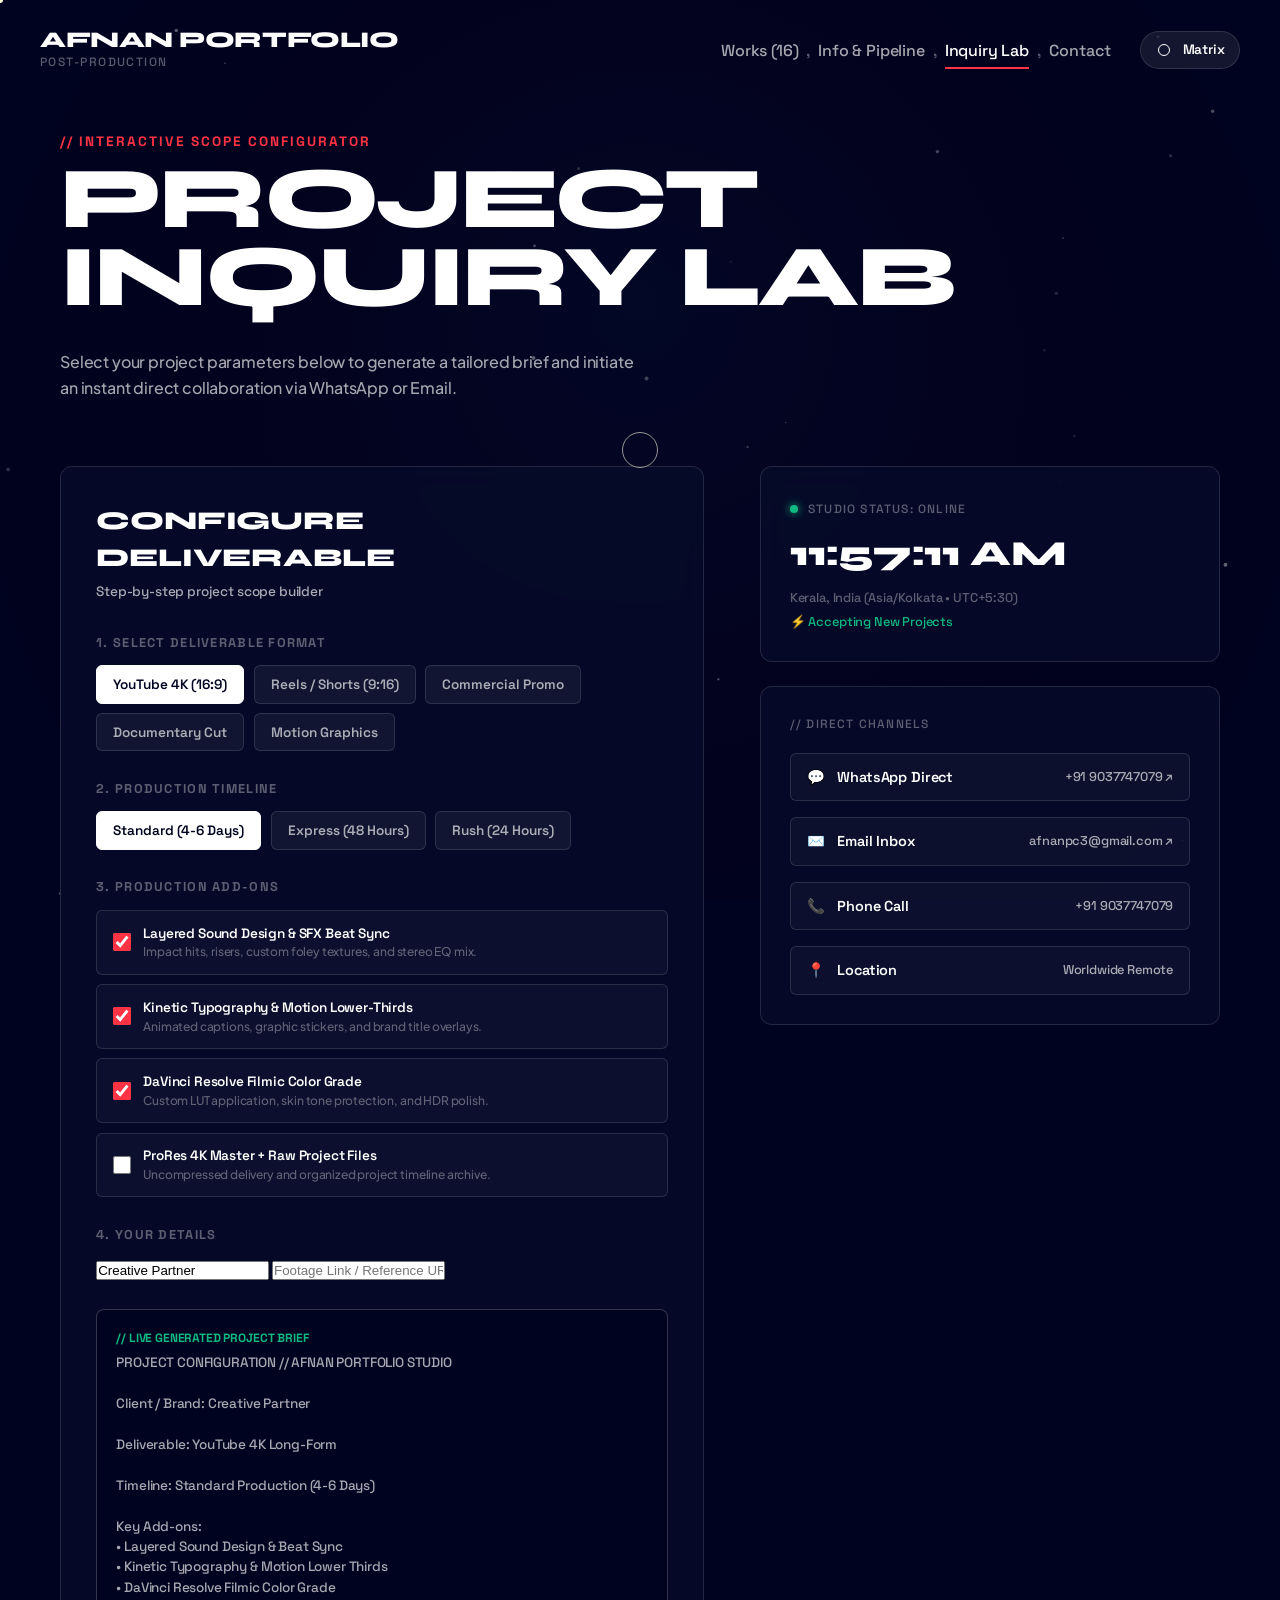
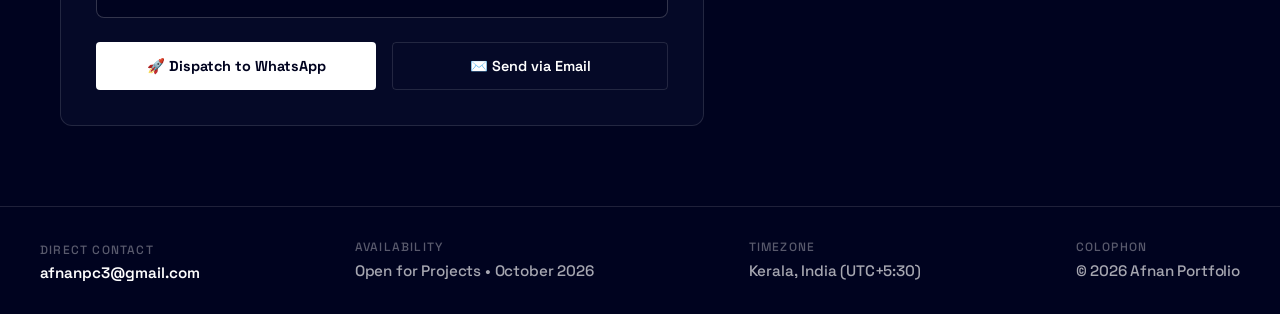
==== commit 9026dbb2: "chore: update branding and titles to Afnan Portfolio" ====
--- a/contact.html
+++ b/contact.html
@@ -4,9 +4,9 @@
   <meta charset="UTF-8">
   <meta name="viewport" content="width=device-width, initial-scale=1.0">
   
-  <title>Inquiry Lab & Contact — Afnan P.C | Video Editor & Motion Designer</title>
-  <meta name="title" content="Inquiry Lab & Contact — Afnan P.C | Video Editor & Motion Designer">
-  <meta name="description" content="Configure your video editing project scope, estimate timelines, and dispatch instant briefs directly to Afnan P.C.">
+  <title>Inquiry Lab & Contact — Afnan Portfolio | Video Editor & Motion Designer</title>
+  <meta name="title" content="Inquiry Lab & Contact — Afnan Portfolio | Video Editor & Motion Designer">
+  <meta name="description" content="Configure your video editing project scope, estimate timelines, and dispatch instant briefs directly to Afnan Portfolio.">
 
   <!-- Fonts -->
   <link rel="preconnect" href="https://fonts.googleapis.com">
@@ -44,14 +44,14 @@
       <div class="loader-counter">
         <span id="loaderPercent">0</span>%
       </div>
-      <div class="loader-tag">Afnan P.C • Loading Inquiry Lab</div>
+      <div class="loader-tag">Afnan Portfolio • Loading Inquiry Lab</div>
     </div>
   </div>
 
   <!-- Header Navigation -->
   <header class="top-nav">
     <a href="index.html" class="logo-link" data-cursor="HOME">
-      <span class="logo-name">Afnan P.C</span>
+      <span class="logo-name">Afnan Portfolio</span>
       <span class="logo-subtitle">Post-Production</span>
     </a>
 
@@ -259,7 +259,7 @@
 
     <div class="footer-meta-block copyright-block">
       <span class="meta-label">Colophon</span>
-      <span class="meta-val-text">© 2026 Afnan P.C</span>
+      <span class="meta-val-text">© 2026 Afnan Portfolio</span>
     </div>
   </footer>
 
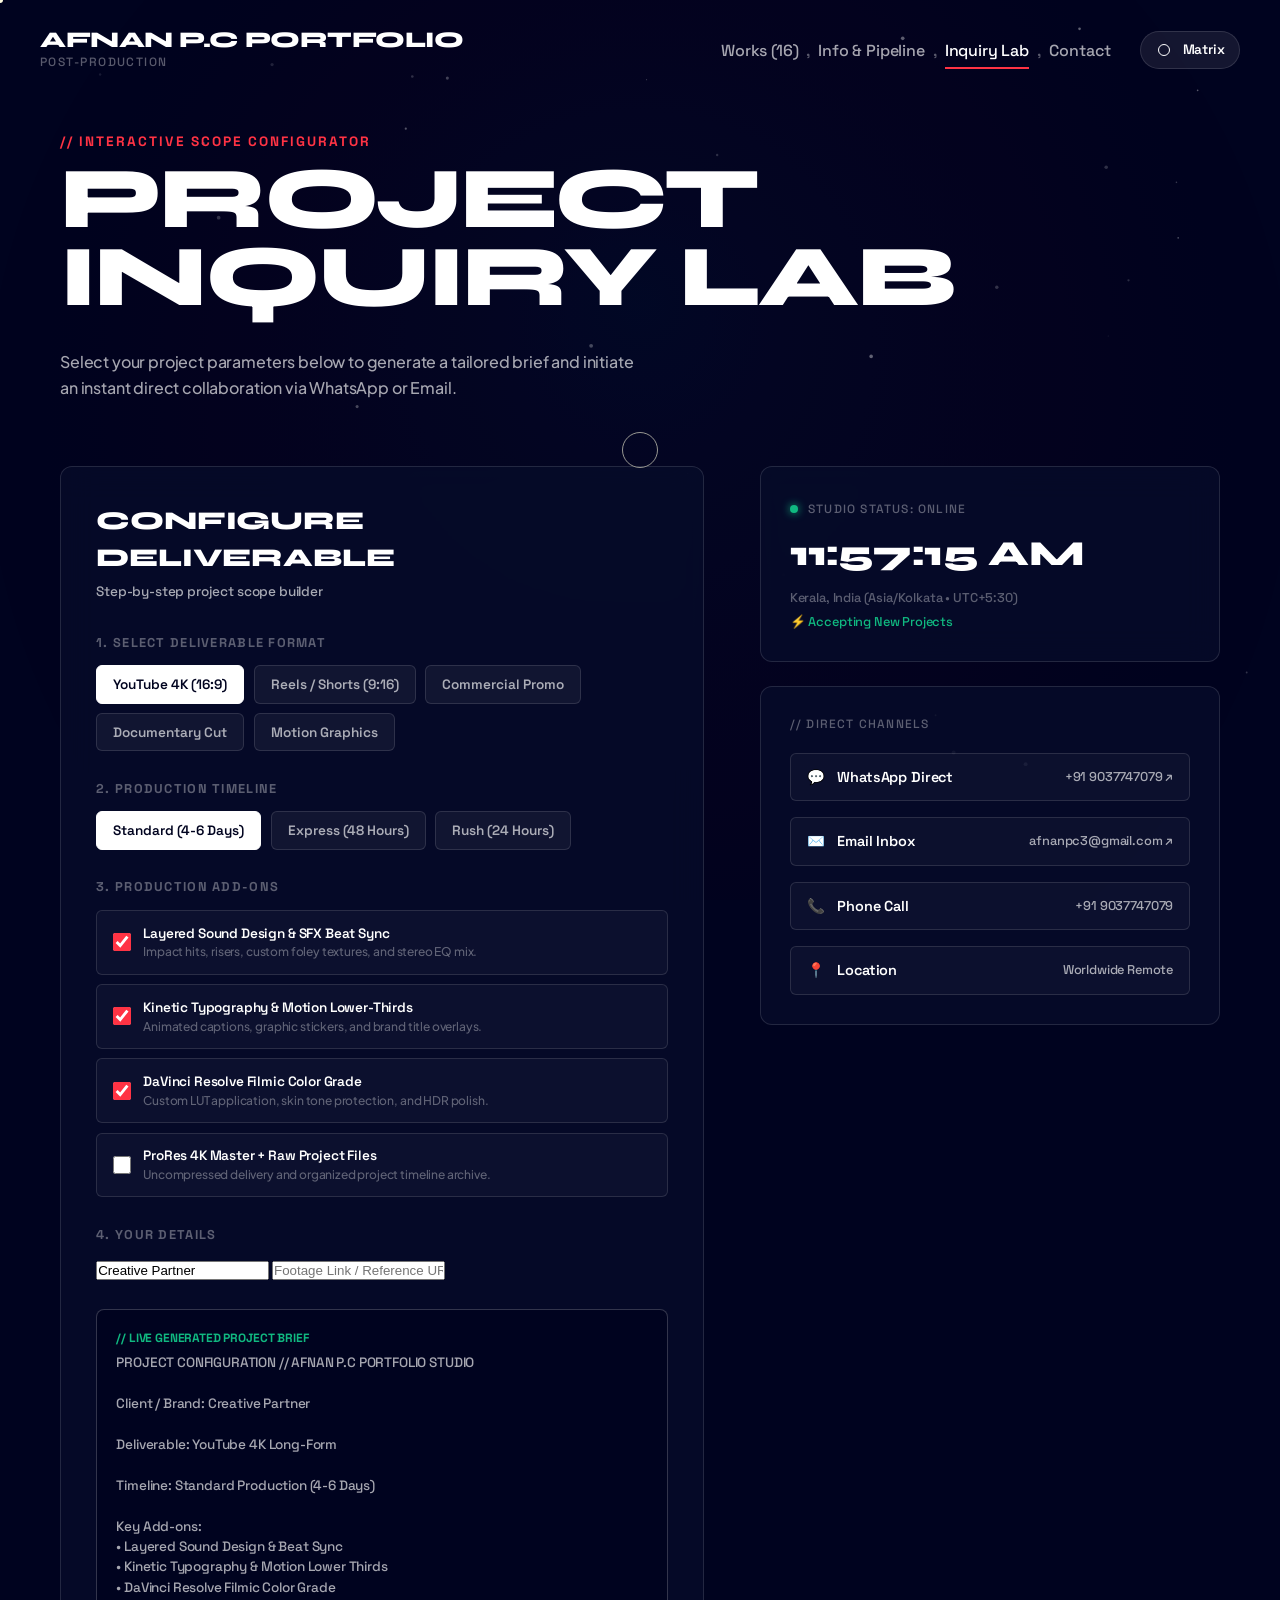
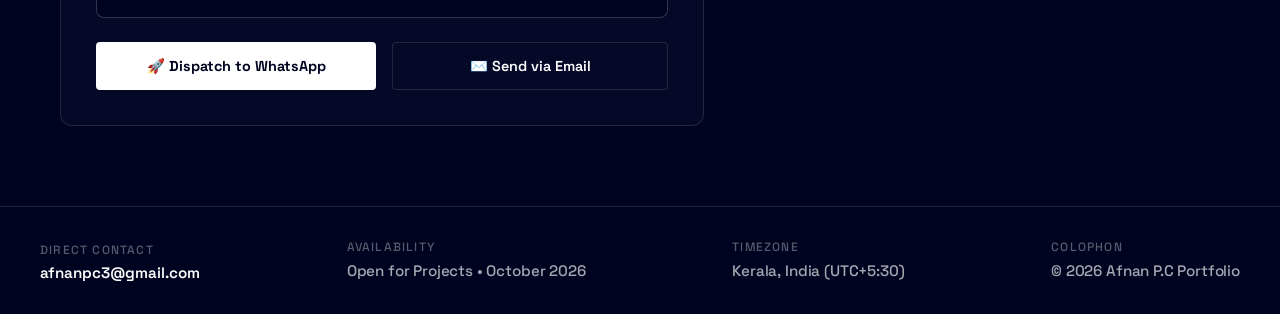
==== commit b585a8a6: "chore: set branding name strictly to Afnan P.C Portfolio" ====
--- a/contact.html
+++ b/contact.html
@@ -4,9 +4,9 @@
   <meta charset="UTF-8">
   <meta name="viewport" content="width=device-width, initial-scale=1.0">
   
-  <title>Inquiry Lab & Contact — Afnan Portfolio | Video Editor & Motion Designer</title>
-  <meta name="title" content="Inquiry Lab & Contact — Afnan Portfolio | Video Editor & Motion Designer">
-  <meta name="description" content="Configure your video editing project scope, estimate timelines, and dispatch instant briefs directly to Afnan Portfolio.">
+  <title>Inquiry Lab & Contact — Afnan P.C Portfolio | Video Editor & Motion Designer</title>
+  <meta name="title" content="Inquiry Lab & Contact — Afnan P.C Portfolio | Video Editor & Motion Designer">
+  <meta name="description" content="Configure your video editing project scope, estimate timelines, and dispatch instant briefs directly to Afnan P.C Portfolio.">
 
   <!-- Fonts -->
   <link rel="preconnect" href="https://fonts.googleapis.com">
@@ -44,14 +44,14 @@
       <div class="loader-counter">
         <span id="loaderPercent">0</span>%
       </div>
-      <div class="loader-tag">Afnan Portfolio • Loading Inquiry Lab</div>
+      <div class="loader-tag">Afnan P.C Portfolio • Loading Inquiry Lab</div>
     </div>
   </div>
 
   <!-- Header Navigation -->
   <header class="top-nav">
     <a href="index.html" class="logo-link" data-cursor="HOME">
-      <span class="logo-name">Afnan Portfolio</span>
+      <span class="logo-name">Afnan P.C Portfolio</span>
       <span class="logo-subtitle">Post-Production</span>
     </a>
 
@@ -259,7 +259,7 @@
 
     <div class="footer-meta-block copyright-block">
       <span class="meta-label">Colophon</span>
-      <span class="meta-val-text">© 2026 Afnan Portfolio</span>
+      <span class="meta-val-text">© 2026 Afnan P.C Portfolio</span>
     </div>
   </footer>
 
